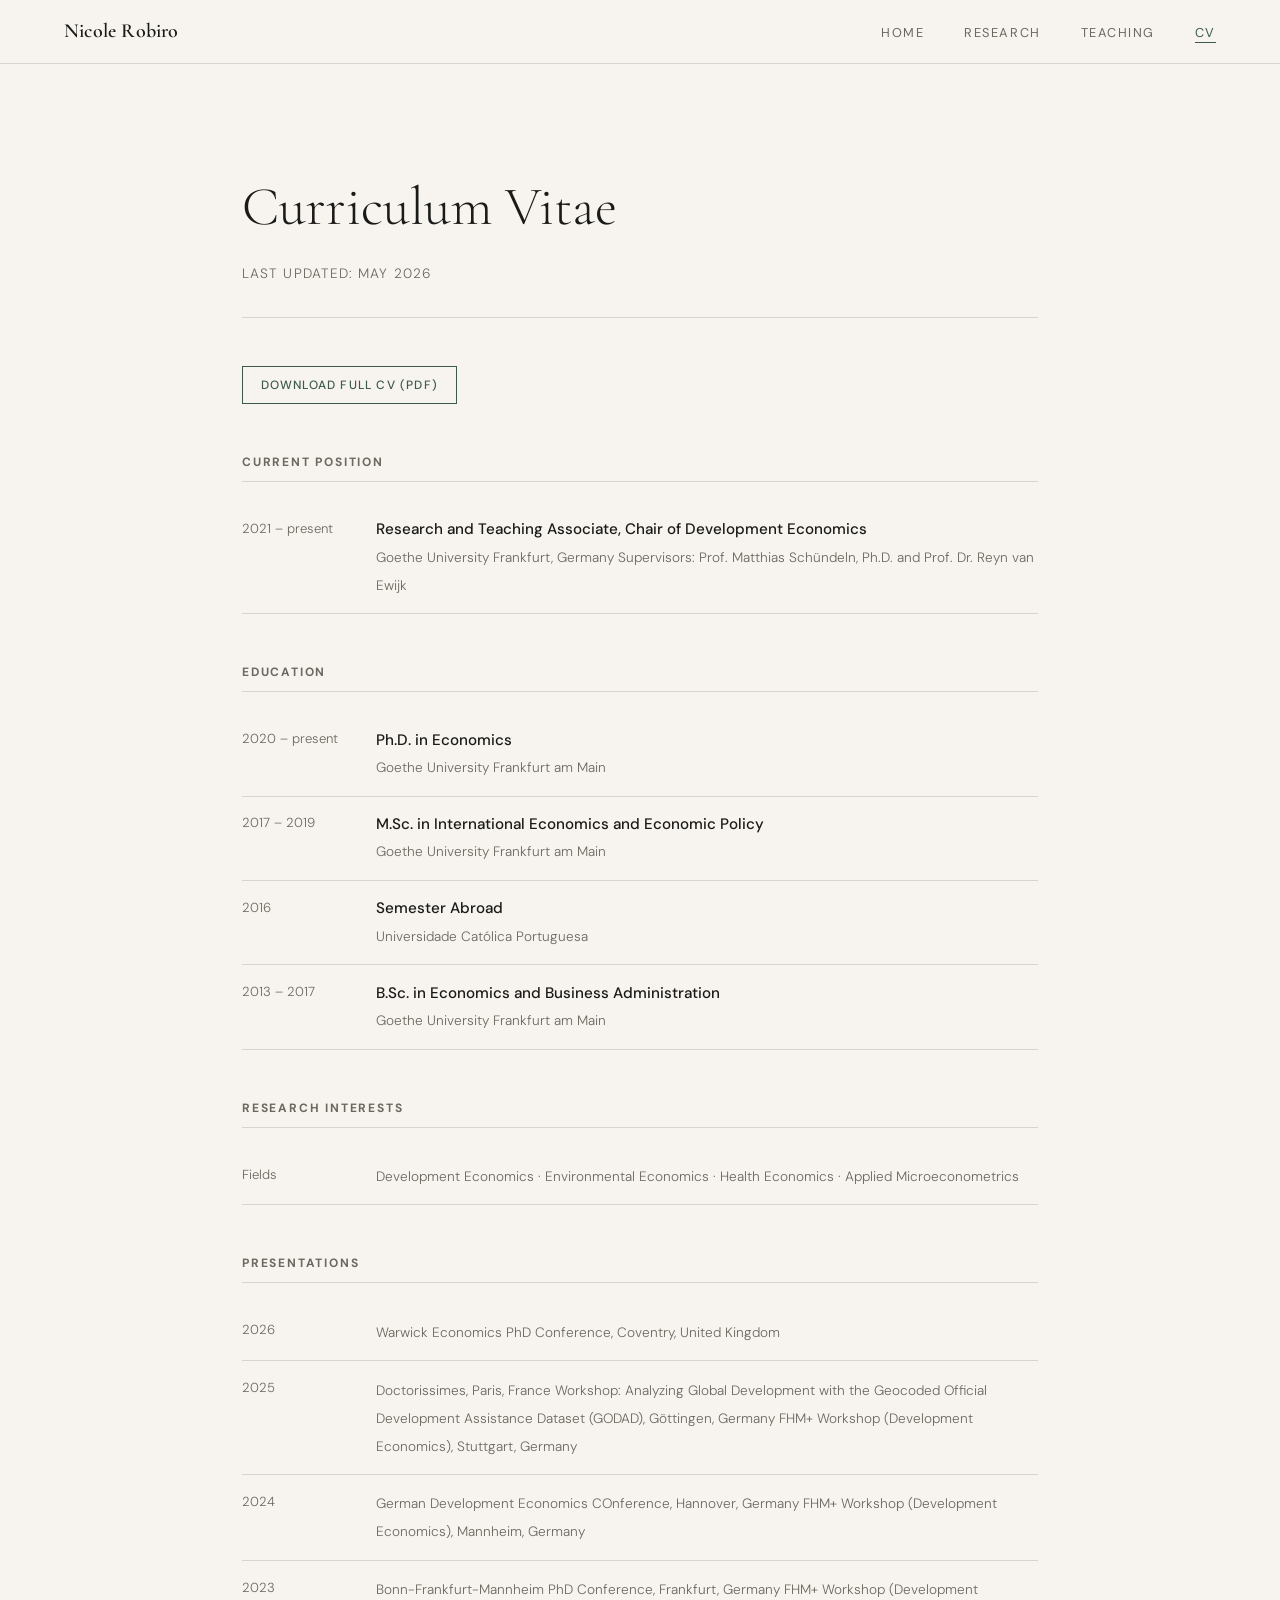
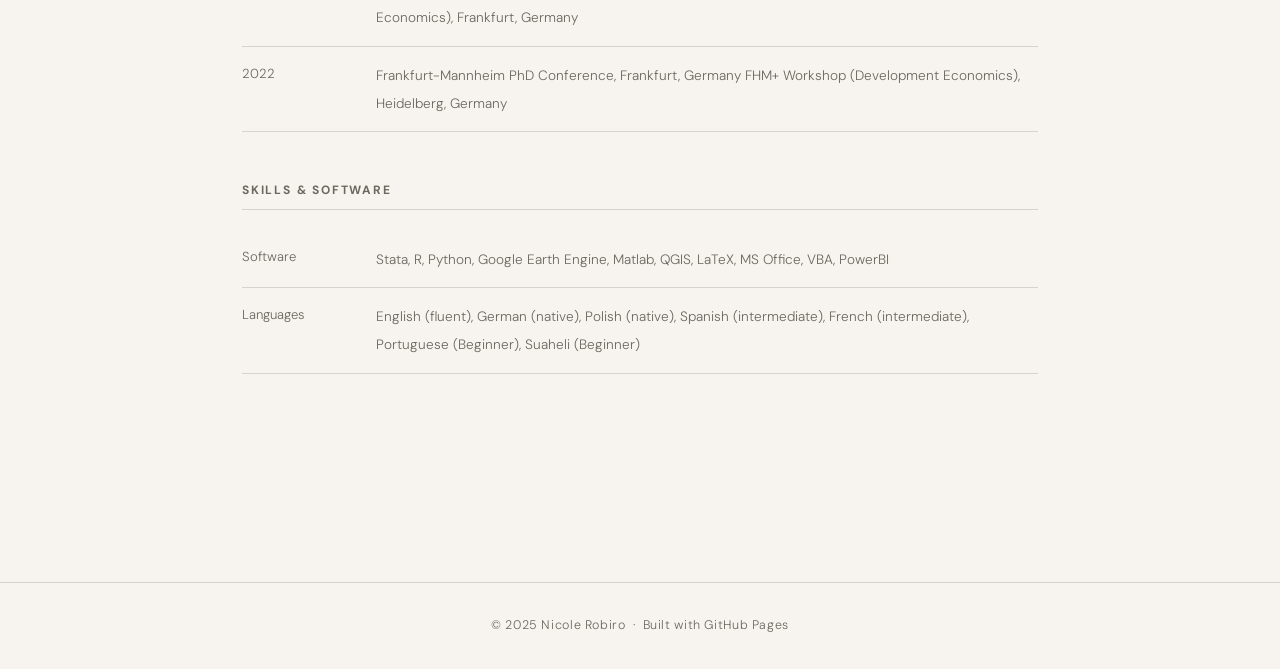
==== cv.html @ 0597fd7f "Update cv.html" ====
<!DOCTYPE html>
<html lang="en">
<head>
  <meta charset="UTF-8" />
  <meta name="viewport" content="width=device-width, initial-scale=1.0" />
  <title>CV — Nicole Robiro</title>
  <link rel="stylesheet" href="style.css" />
</head>
<body>

  <nav>
    <a href="index.html" class="nav-brand">Nicole Robiro </a>
    <ul class="nav-links">
      <li><a href="index.html">Home</a></li>
      <li><a href="research.html">Research</a></li>
      <li><a href="teaching.html">Teaching</a></li>
      <li><a href="cv.html" class="active">CV</a></li>
    </ul>
  </nav>

  <main>

    <h1 class="page-title">Curriculum Vitae</h1>
    <p class="page-subtitle">Last updated: May 2026</p>

    <!-- Download button -->
    <div class="cv-download" style="margin-bottom:3rem;">
      <!--
        INSTRUCTIONS: Upload your CV as a PDF to this folder (e.g. cv.pdf),
        then update the href below.
      -->
      <a href="cv.pdf" class="btn" target="_blank">Download full CV (PDF)</a>
    </div>

    <!-- ── POSITIONS ── -->
    <div class="cv-section">
      <h2>Current Position</h2>
      <div class="cv-entry">
        <div class="cv-year">2021 – present</div>
        <div class="cv-body">
          <strong>Research and Teaching Associate, Chair of Development Economics</strong>
          <span>Goethe University Frankfurt, Germany </span>
          <span>Supervisors: Prof. Matthias Schündeln, Ph.D. and Prof. Dr. Reyn van Ewijk </span>
        </div>
      </div>
    </div>

    <!-- ── EDUCATION ── -->
    <div class="cv-section">
      <h2>Education</h2>

      <div class="cv-entry">
        <div class="cv-year">2020 – present</div>
        <div class="cv-body">
          <strong>Ph.D. in Economics</strong>
          <span>Goethe University Frankfurt am Main</span>
        </div>
      </div>

      <div class="cv-entry">
        <div class="cv-year">2017 – 2019</div>
        <div class="cv-body">
          <strong>M.Sc. in International Economics and Economic Policy</strong>
          <span>Goethe University Frankfurt am Main</span>
        </div>
      </div>

      <div class="cv-entry">
        <div class="cv-year">2016</div>
        <div class="cv-body">
          <strong>Semester Abroad</strong>
          <span>Universidade Católica Portuguesa</span>
        </div>
      </div>

      <div class="cv-entry">
        <div class="cv-year">2013 – 2017</div>
        <div class="cv-body">
          <strong>B.Sc. in Economics and Business Administration</strong>
          <span>Goethe University Frankfurt am Main</span>
        </div>
      </div>
    </div>

    <!-- ── RESEARCH INTERESTS ── -->
    <div class="cv-section">
      <h2>Research Interests</h2>
      <div class="cv-entry">
        <div class="cv-year">Fields</div>
        <div class="cv-body">
          <span>Development Economics · Environmental Economics · Health Economics · Applied Microeconometrics</span>
        </div>
      </div>
    </div>


    <!-- ── PRESENTATIONS ── -->
    <div class="cv-section">
      <h2>Presentations</h2>

      <div class="cv-entry">
        <div class="cv-year">2026</div>
        <div class="cv-body">
          <span>Warwick Economics PhD Conference, Coventry, United Kingdom</span>
        </div>
      </div>

      <div class="cv-entry">
        <div class="cv-year">2025</div>
        <div class="cv-body">
          <span>Doctorissimes, Paris, France</span>
          <span>Workshop: Analyzing Global Development with the Geocoded Official Development Assistance Dataset (GODAD), Göttingen, Germany</span>
           <span>FHM+ Workshop (Development Economics), Stuttgart, Germany</span>
        </div>
      </div>

          <div class="cv-entry">
        <div class="cv-year">2024</div>
        <div class="cv-body">
          <span>German Development Economics COnference, Hannover, Germany</span>
          <span>FHM+ Workshop (Development Economics), Mannheim, Germany</span>
        </div>
      </div>

          <div class="cv-entry">
        <div class="cv-year">2023</div>
        <div class="cv-body">
          <span>Bonn-Frankfurt-Mannheim PhD Conference, Frankfurt, Germany</span>
          <span>FHM+ Workshop (Development Economics), Frankfurt, Germany</span>
        </div>
      </div>


          <div class="cv-entry">
        <div class="cv-year">2022</div>
        <div class="cv-body">
          <span>Frankfurt-Mannheim PhD Conference, Frankfurt, Germany</span>
          <span>FHM+ Workshop (Development Economics), Heidelberg, Germany</span>
        </div>
      </div>
    </div>

    <!-- ── SKILLS ── -->
    <div class="cv-section">
      <h2>Skills &amp; Software</h2>
      <div class="cv-entry">
        <div class="cv-year">Software</div>
        <div class="cv-body">
          <span>Stata, R, Python, Google Earth Engine, Matlab, QGIS, LaTeX, MS Office, VBA, PowerBI</span>
        </div>
      </div>
      <div class="cv-entry">
        <div class="cv-year">Languages</div>
        <div class="cv-body">
          <span>English (fluent), German (native), Polish (native), Spanish (intermediate), French (intermediate), Portuguese (Beginner), Suaheli (Beginner)</span>
        </div>
      </div>
    </div>

  </main>

  <footer>
    &copy; 2025 Nicole Robiro &nbsp;·&nbsp; Built with GitHub Pages
  </footer>

</body>
</html>
---- style.css ----
/* ============================================================
   ACADEMIC PERSONAL SITE — style.css
   Aesthetic: Refined editorial / softly modern
   ============================================================ */

@import url('https://fonts.googleapis.com/css2?family=Cormorant+Garamond:ital,wght@0,300;0,400;0,600;1,300;1,400&family=DM+Sans:wght@300;400;500&display=swap');

:root {
  --cream:    #f7f4ef;
  --ink:      #1a1a18;
  --muted:    #6b6860;
  --accent:   #3d5a4e;   /* deep sage green */
  --accent-light: #e8ede9;
  --rule:     #d8d4cc;
  --nav-h:    64px;
  --max-w:    860px;
  --serif:    'Cormorant Garamond', Georgia, serif;
  --sans:     'DM Sans', sans-serif;
}

*, *::before, *::after { box-sizing: border-box; margin: 0; padding: 0; }

html { scroll-behavior: smooth; }

body {
  background: var(--cream);
  color: var(--ink);
  font-family: var(--sans);
  font-size: 16px;
  line-height: 1.75;
  font-weight: 300;
  -webkit-font-smoothing: antialiased;
}

/* ── NAV ───────────────────────────────────────────────── */
nav {
  position: sticky;
  top: 0;
  z-index: 100;
  background: var(--cream);
  border-bottom: 1px solid var(--rule);
  height: var(--nav-h);
  display: flex;
  align-items: center;
  justify-content: space-between;
  padding: 0 clamp(1.5rem, 5vw, 4rem);
  backdrop-filter: blur(6px);
}

.nav-brand {
  font-family: var(--serif);
  font-size: 1.25rem;
  font-weight: 600;
  letter-spacing: 0.01em;
  color: var(--ink);
  text-decoration: none;
  opacity: 0;
  animation: fadeUp 0.6s 0.1s forwards;
}

.nav-links {
  display: flex;
  gap: 2.5rem;
  list-style: none;
}

.nav-links a {
  font-family: var(--sans);
  font-size: 0.8rem;
  font-weight: 400;
  letter-spacing: 0.12em;
  text-transform: uppercase;
  color: var(--muted);
  text-decoration: none;
  position: relative;
  padding-bottom: 2px;
  opacity: 0;
  animation: fadeUp 0.6s forwards;
  transition: color 0.2s;
}
.nav-links li:nth-child(1) a { animation-delay: 0.15s; }
.nav-links li:nth-child(2) a { animation-delay: 0.22s; }
.nav-links li:nth-child(3) a { animation-delay: 0.29s; }
.nav-links li:nth-child(4) a { animation-delay: 0.36s; }

.nav-links a::after {
  content: '';
  position: absolute;
  bottom: 0; left: 0;
  width: 0; height: 1px;
  background: var(--accent);
  transition: width 0.25s ease;
}
.nav-links a:hover { color: var(--accent); }
.nav-links a:hover::after,
.nav-links a.active::after { width: 100%; }
.nav-links a.active { color: var(--accent); }

/* ── LAYOUT ────────────────────────────────────────────── */
main {
  max-width: var(--max-w);
  margin: 0 auto;
  padding: clamp(3rem, 8vw, 6rem) clamp(1.5rem, 5vw, 2rem);
}

/* ── HOME HERO ─────────────────────────────────────────── */
.hero {
  display: grid;
  grid-template-columns: 1fr 220px;
  gap: 4rem;
  align-items: start;
  padding-bottom: 4rem;
  border-bottom: 1px solid var(--rule);
  margin-bottom: 4rem;
}

.hero-text h1 {
  font-family: var(--serif);
  font-size: clamp(2.8rem, 6vw, 4.2rem);
  font-weight: 300;
  line-height: 1.1;
  margin-bottom: 1.75rem;
  opacity: 0;
  animation: fadeUp 0.7s 0.3s forwards;
}

.hero-text p {
  color: #3a3830;
  font-size: 0.95rem;
  max-width: 560px;
  opacity: 0;
  animation: fadeUp 0.7s 0.5s forwards;
}

.hero-text p + p { margin-top: 1rem; }

.hero-photo-wrap {
  opacity: 0;
  animation: fadeIn 0.9s 0.4s forwards;
}

.hero-photo-wrap img {
  width: 100%;
  aspect-ratio: 3/4;
  object-fit: cover;
  display: block;
  filter: grayscale(8%);
}

.photo-placeholder {
  width: 100%;
  aspect-ratio: 3/4;
  background: var(--accent-light);
  border: 1px solid var(--rule);
  display: flex;
  flex-direction: column;
  align-items: center;
  justify-content: center;
  gap: 0.5rem;
  color: var(--muted);
  font-size: 0.78rem;
  letter-spacing: 0.08em;
  text-transform: uppercase;
}
.photo-placeholder svg { opacity: 0.35; }

/* ── CONTACT BLOCK ─────────────────────────────────────── */
.contact-block {
  opacity: 0;
  animation: fadeUp 0.7s 0.7s forwards;
}

.contact-block h2 {
  font-family: var(--serif);
  font-size: 1.1rem;
  font-weight: 400;
  letter-spacing: 0.06em;
  text-transform: uppercase;
  color: var(--muted);
  margin-bottom: 1.25rem;
}

.contact-list {
  list-style: none;
  display: flex;
  flex-direction: column;
  gap: 0.5rem;
}

.contact-list li {
  font-size: 0.9rem;
  color: var(--muted);
  display: flex;
  gap: 0.75rem;
  align-items: baseline;
}
.contact-list .label {
  font-weight: 500;
  color: var(--ink);
  min-width: 60px;
  font-size: 0.8rem;
  letter-spacing: 0.05em;
  text-transform: uppercase;
}
.contact-list a {
  color: var(--accent);
  text-decoration: none;
  border-bottom: 1px solid transparent;
  transition: border-color 0.2s;
}
.contact-list a:hover { border-color: var(--accent); }

/* ── SECTION HEADINGS ──────────────────────────────────── */
.page-title {
  font-family: var(--serif);
  font-size: clamp(2.2rem, 5vw, 3.4rem);
  font-weight: 300;
  margin-bottom: 0.4rem;
  opacity: 0;
  animation: fadeUp 0.7s 0.2s forwards;
}
.page-subtitle {
  font-size: 0.85rem;
  color: var(--muted);
  letter-spacing: 0.08em;
  text-transform: uppercase;
  margin-bottom: 3rem;
  padding-bottom: 2rem;
  border-bottom: 1px solid var(--rule);
  opacity: 0;
  animation: fadeUp 0.7s 0.35s forwards;
}

/* ── PAPER CARDS ───────────────────────────────────────── */
.papers { display: flex; flex-direction: column; gap: 2.5rem; }

.paper-card {
  padding: 2rem;
  border: 1px solid var(--rule);
  background: #fff;
  position: relative;
  opacity: 0;
  animation: fadeUp 0.6s forwards;
  transition: box-shadow 0.25s, border-color 0.25s;
}
.paper-card:hover {
  box-shadow: 0 4px 24px rgba(0,0,0,0.07);
  border-color: var(--accent);
}
.paper-card:nth-child(1) { animation-delay: 0.3s; }
.paper-card:nth-child(2) { animation-delay: 0.45s; }
.paper-card:nth-child(3) { animation-delay: 0.6s; }

.paper-status {
  font-size: 0.72rem;
  letter-spacing: 0.12em;
  text-transform: uppercase;
  color: var(--accent);
  font-weight: 500;
  margin-bottom: 0.5rem;
}

.paper-title {
  font-family: var(--serif);
  font-size: 1.35rem;
  font-weight: 400;
  line-height: 1.3;
  margin-bottom: 0.5rem;
}

.paper-coauthors {
  font-size: 0.85rem;
  color: var(--muted);
  margin-bottom: 0.75rem;
  font-style: italic;
}

.paper-abstract {
  font-size: 0.88rem;
  color: #4a4840;
  line-height: 1.7;
  margin-bottom: 1rem;
}

.paper-links { display: flex; gap: 1rem; flex-wrap: wrap; }

.btn {
  display: inline-block;
  font-size: 0.75rem;
  letter-spacing: 0.1em;
  text-transform: uppercase;
  font-weight: 500;
  padding: 0.45rem 1.1rem;
  border: 1px solid var(--accent);
  color: var(--accent);
  text-decoration: none;
  transition: background 0.2s, color 0.2s;
}
.btn:hover { background: var(--accent); color: #fff; }
.btn-ghost {
  border-color: var(--rule);
  color: var(--muted);
}
.btn-ghost:hover { background: var(--ink); border-color: var(--ink); color: #fff; }

/* ── TEACHING ──────────────────────────────────────────── */
.course-list { display: flex; flex-direction: column; gap: 0; }

.course-row {
  display: grid;
  grid-template-columns: 1fr auto;
  align-items: baseline;
  gap: 1rem;
  padding: 1.25rem 0;
  border-bottom: 1px solid var(--rule);
  opacity: 0;
  animation: fadeUp 0.6s forwards;
}
.course-row:nth-child(1) { animation-delay: 0.3s; }
.course-row:nth-child(2) { animation-delay: 0.42s; }
.course-row:nth-child(3) { animation-delay: 0.54s; }
.course-row:nth-child(4) { animation-delay: 0.66s; }
.course-row:nth-child(5) { animation-delay: 0.78s; }

.course-name {
  font-family: var(--serif);
  font-size: 1.15rem;
  font-weight: 400;
}
.course-meta {
  font-size: 0.82rem;
  color: var(--muted);
  text-align: right;
}
.course-level {
  font-size: 0.72rem;
  letter-spacing: 0.1em;
  text-transform: uppercase;
  color: var(--accent);
  margin-top: 0.2rem;
}

/* ── CV PAGE ───────────────────────────────────────────── */
.cv-section { margin-bottom: 3rem; }

.cv-section h2 {
  font-size: 0.75rem;
  letter-spacing: 0.15em;
  text-transform: uppercase;
  color: var(--muted);
  margin-bottom: 1.25rem;
  padding-bottom: 0.5rem;
  border-bottom: 1px solid var(--rule);
  opacity: 0;
  animation: fadeUp 0.6s forwards;
}
.cv-section:nth-child(1) h2 { animation-delay: 0.3s; }
.cv-section:nth-child(2) h2 { animation-delay: 0.4s; }
.cv-section:nth-child(3) h2 { animation-delay: 0.5s; }
.cv-section:nth-child(4) h2 { animation-delay: 0.6s; }

.cv-entry {
  display: grid;
  grid-template-columns: 110px 1fr;
  gap: 1.5rem;
  padding: 0.9rem 0;
  border-bottom: 1px solid var(--rule);
  opacity: 0;
  animation: fadeUp 0.6s 0.4s forwards;
}
.cv-year {
  font-size: 0.82rem;
  color: var(--muted);
  padding-top: 0.1rem;
}
.cv-body strong {
  font-weight: 500;
  font-size: 0.95rem;
  display: block;
}
.cv-body span {
  font-size: 0.85rem;
  color: var(--muted);
}

.cv-download {
  margin-top: 2.5rem;
  opacity: 0;
  animation: fadeUp 0.6s 0.8s forwards;
}

/* ── ANIMATIONS ────────────────────────────────────────── */
@keyframes fadeUp {
  from { opacity: 0; transform: translateY(16px); }
  to   { opacity: 1; transform: translateY(0); }
}
@keyframes fadeIn {
  from { opacity: 0; }
  to   { opacity: 1; }
}

/* ── FOOTER ────────────────────────────────────────────── */
footer {
  border-top: 1px solid var(--rule);
  padding: 2rem clamp(1.5rem, 5vw, 4rem);
  text-align: center;
  font-size: 0.78rem;
  color: var(--muted);
  letter-spacing: 0.05em;
  margin-top: 4rem;
}

/* ── RESPONSIVE ────────────────────────────────────────── */
@media (max-width: 640px) {
  .hero {
    grid-template-columns: 1fr;
    grid-template-rows: auto auto;
  }
  .hero-photo-wrap {
    grid-row: 1;
    max-width: 180px;
  }
  .hero-text { grid-row: 2; }
  .nav-brand { display: none; }
  .nav-links { gap: 1.5rem; }
  .cv-entry { grid-template-columns: 80px 1fr; gap: 1rem; }
}
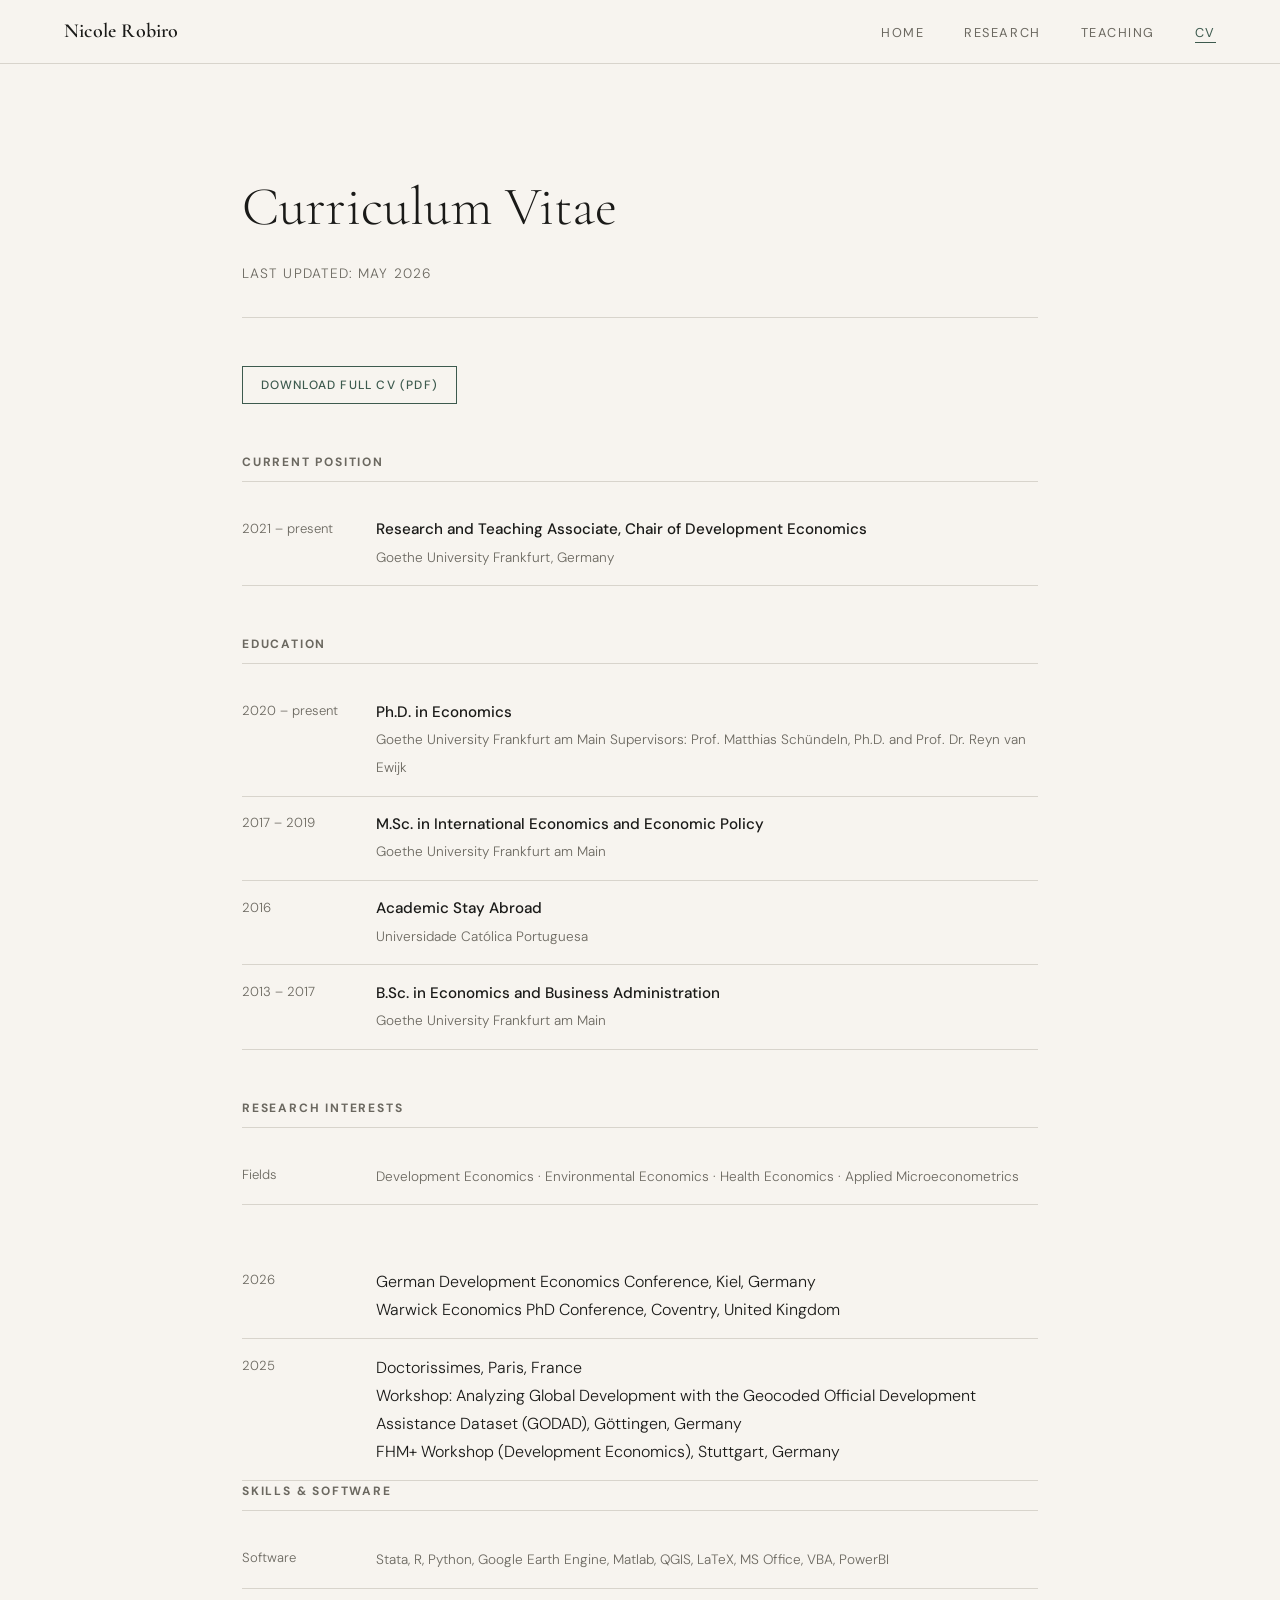
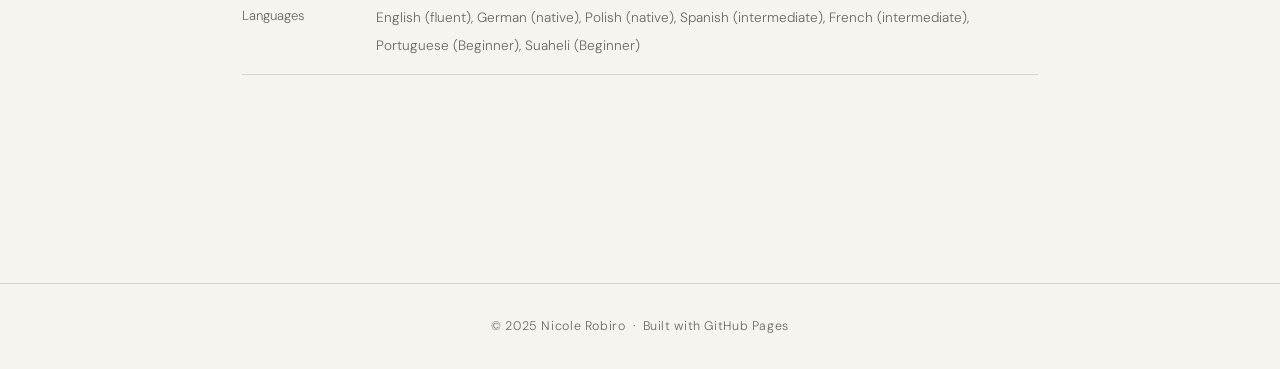
==== commit 6120318c: "Update cv.html" ====
--- a/cv.html
+++ b/cv.html
@@ -40,7 +40,6 @@
         <div class="cv-body">
           <strong>Research and Teaching Associate, Chair of Development Economics</strong>
           <span>Goethe University Frankfurt, Germany </span>
-          <span>Supervisors: Prof. Matthias Schündeln, Ph.D. and Prof. Dr. Reyn van Ewijk </span>
         </div>
       </div>
     </div>
@@ -54,6 +53,7 @@
         <div class="cv-body">
           <strong>Ph.D. in Economics</strong>
           <span>Goethe University Frankfurt am Main</span>
+          <span>Supervisors: Prof. Matthias Schündeln, Ph.D. and Prof. Dr. Reyn van Ewijk </span>
         </div>
       </div>
 
@@ -68,7 +68,7 @@
       <div class="cv-entry">
         <div class="cv-year">2016</div>
         <div class="cv-body">
-          <strong>Semester Abroad</strong>
+          <strong>Academic Stay Abroad</strong>
           <span>Universidade Católica Portuguesa</span>
         </div>
       </div>
@@ -94,51 +94,22 @@
     </div>
 
 
-    <!-- ── PRESENTATIONS ── -->
-    <div class="cv-section">
-      <h2>Presentations</h2>
+<div class="cv-entry">
+  <div class="cv-year">2026</div>
+  <div class="cv-body">
+    <div>German Development Economics Conference, Kiel, Germany</div>
+    <div>Warwick Economics PhD Conference, Coventry, United Kingdom</div>
+  </div>
+</div>
 
-      <div class="cv-entry">
-        <div class="cv-year">2026</div>
-        <div class="cv-body">
-          <span>Warwick Economics PhD Conference, Coventry, United Kingdom</span>
-        </div>
-      </div>
-
-      <div class="cv-entry">
-        <div class="cv-year">2025</div>
-        <div class="cv-body">
-          <span>Doctorissimes, Paris, France</span>
-          <span>Workshop: Analyzing Global Development with the Geocoded Official Development Assistance Dataset (GODAD), Göttingen, Germany</span>
-           <span>FHM+ Workshop (Development Economics), Stuttgart, Germany</span>
-        </div>
-      </div>
-
-          <div class="cv-entry">
-        <div class="cv-year">2024</div>
-        <div class="cv-body">
-          <span>German Development Economics COnference, Hannover, Germany</span>
-          <span>FHM+ Workshop (Development Economics), Mannheim, Germany</span>
-        </div>
-      </div>
-
-          <div class="cv-entry">
-        <div class="cv-year">2023</div>
-        <div class="cv-body">
-          <span>Bonn-Frankfurt-Mannheim PhD Conference, Frankfurt, Germany</span>
-          <span>FHM+ Workshop (Development Economics), Frankfurt, Germany</span>
-        </div>
-      </div>
-
-
-          <div class="cv-entry">
-        <div class="cv-year">2022</div>
-        <div class="cv-body">
-          <span>Frankfurt-Mannheim PhD Conference, Frankfurt, Germany</span>
-          <span>FHM+ Workshop (Development Economics), Heidelberg, Germany</span>
-        </div>
-      </div>
-    </div>
+<div class="cv-entry">
+  <div class="cv-year">2025</div>
+  <div class="cv-body">
+    <div>Doctorissimes, Paris, France</div>
+    <div>Workshop: Analyzing Global Development with the Geocoded Official Development Assistance Dataset (GODAD), Göttingen, Germany</div>
+    <div>FHM+ Workshop (Development Economics), Stuttgart, Germany</div>
+  </div>
+</div>
 
     <!-- ── SKILLS ── -->
     <div class="cv-section">
--- a/style.css
+++ b/style.css
@@ -139,30 +139,12 @@
   animation: fadeIn 0.9s 0.4s forwards;
 }
 
-.hero-photo-wrap img {
+.hero-photo {
   width: 100%;
   aspect-ratio: 3/4;
   object-fit: cover;
   display: block;
-  filter: grayscale(8%);
-}
-
-.photo-placeholder {
-  width: 100%;
-  aspect-ratio: 3/4;
-  background: var(--accent-light);
-  border: 1px solid var(--rule);
-  display: flex;
-  flex-direction: column;
-  align-items: center;
-  justify-content: center;
-  gap: 0.5rem;
-  color: var(--muted);
-  font-size: 0.78rem;
-  letter-spacing: 0.08em;
-  text-transform: uppercase;
-}
-.photo-placeholder svg { opacity: 0.35; }
+}
 
 /* ── CONTACT BLOCK ─────────────────────────────────────── */
 .contact-block {
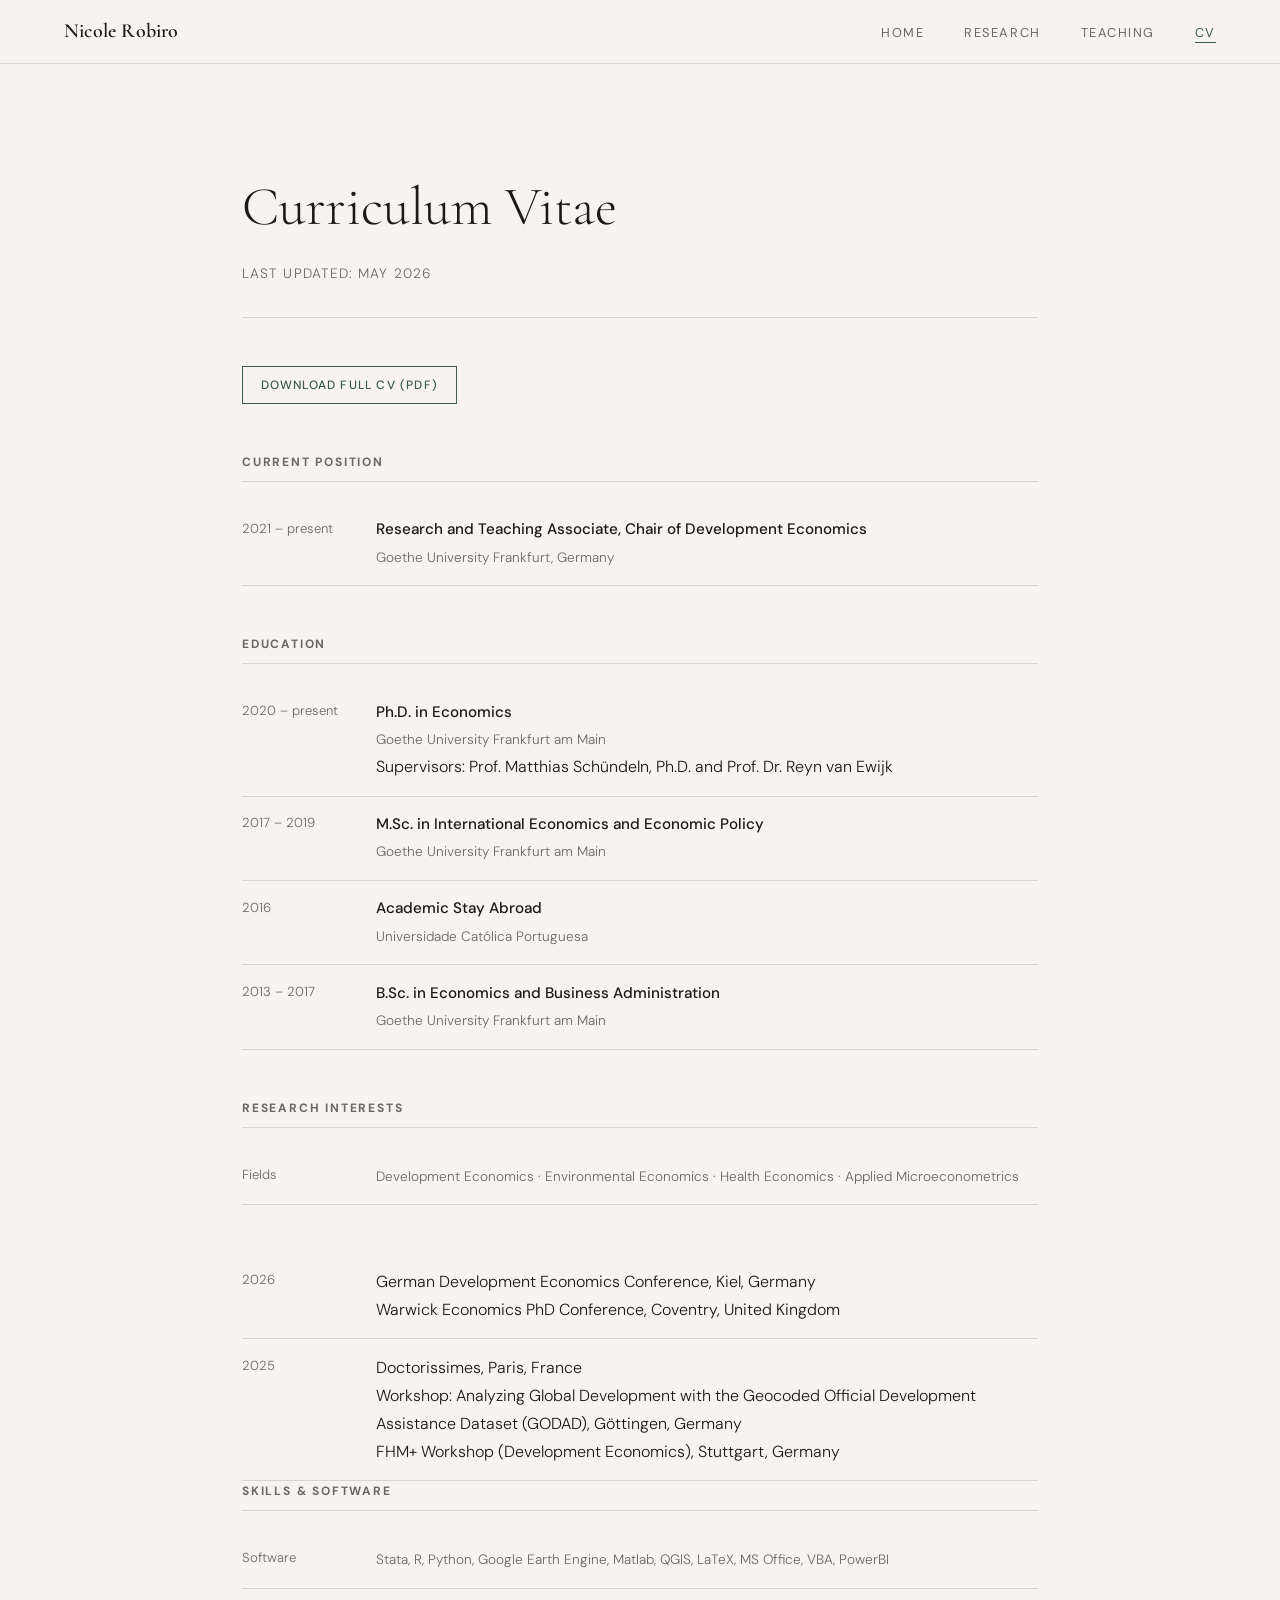
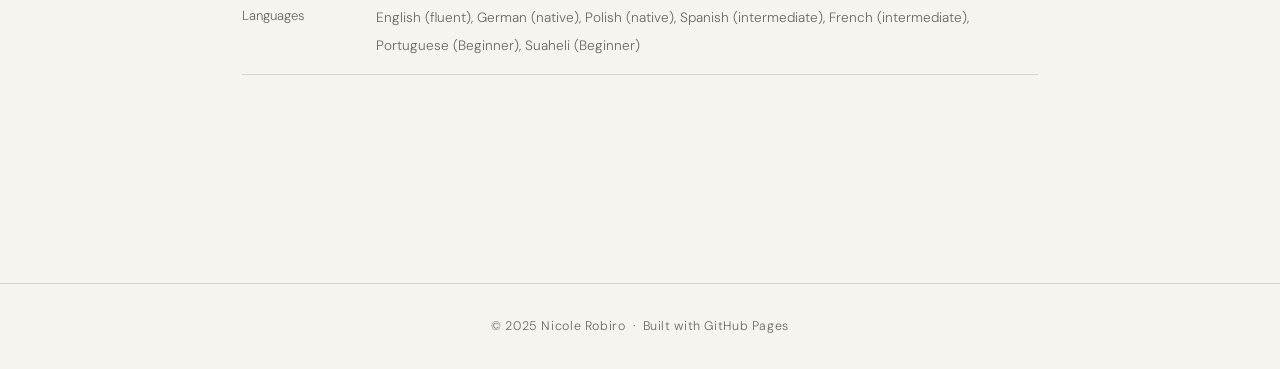
==== commit a66ddadb: "Update cv.html" ====
--- a/cv.html
+++ b/cv.html
@@ -53,9 +53,9 @@
         <div class="cv-body">
           <strong>Ph.D. in Economics</strong>
           <span>Goethe University Frankfurt am Main</span>
-          <span>Supervisors: Prof. Matthias Schündeln, Ph.D. and Prof. Dr. Reyn van Ewijk </span>
+          <div>Supervisors: Prof. Matthias Schündeln, Ph.D. and Prof. Dr. Reyn van Ewijk</div>
+         </div>
         </div>
-      </div>
 
       <div class="cv-entry">
         <div class="cv-year">2017 – 2019</div>
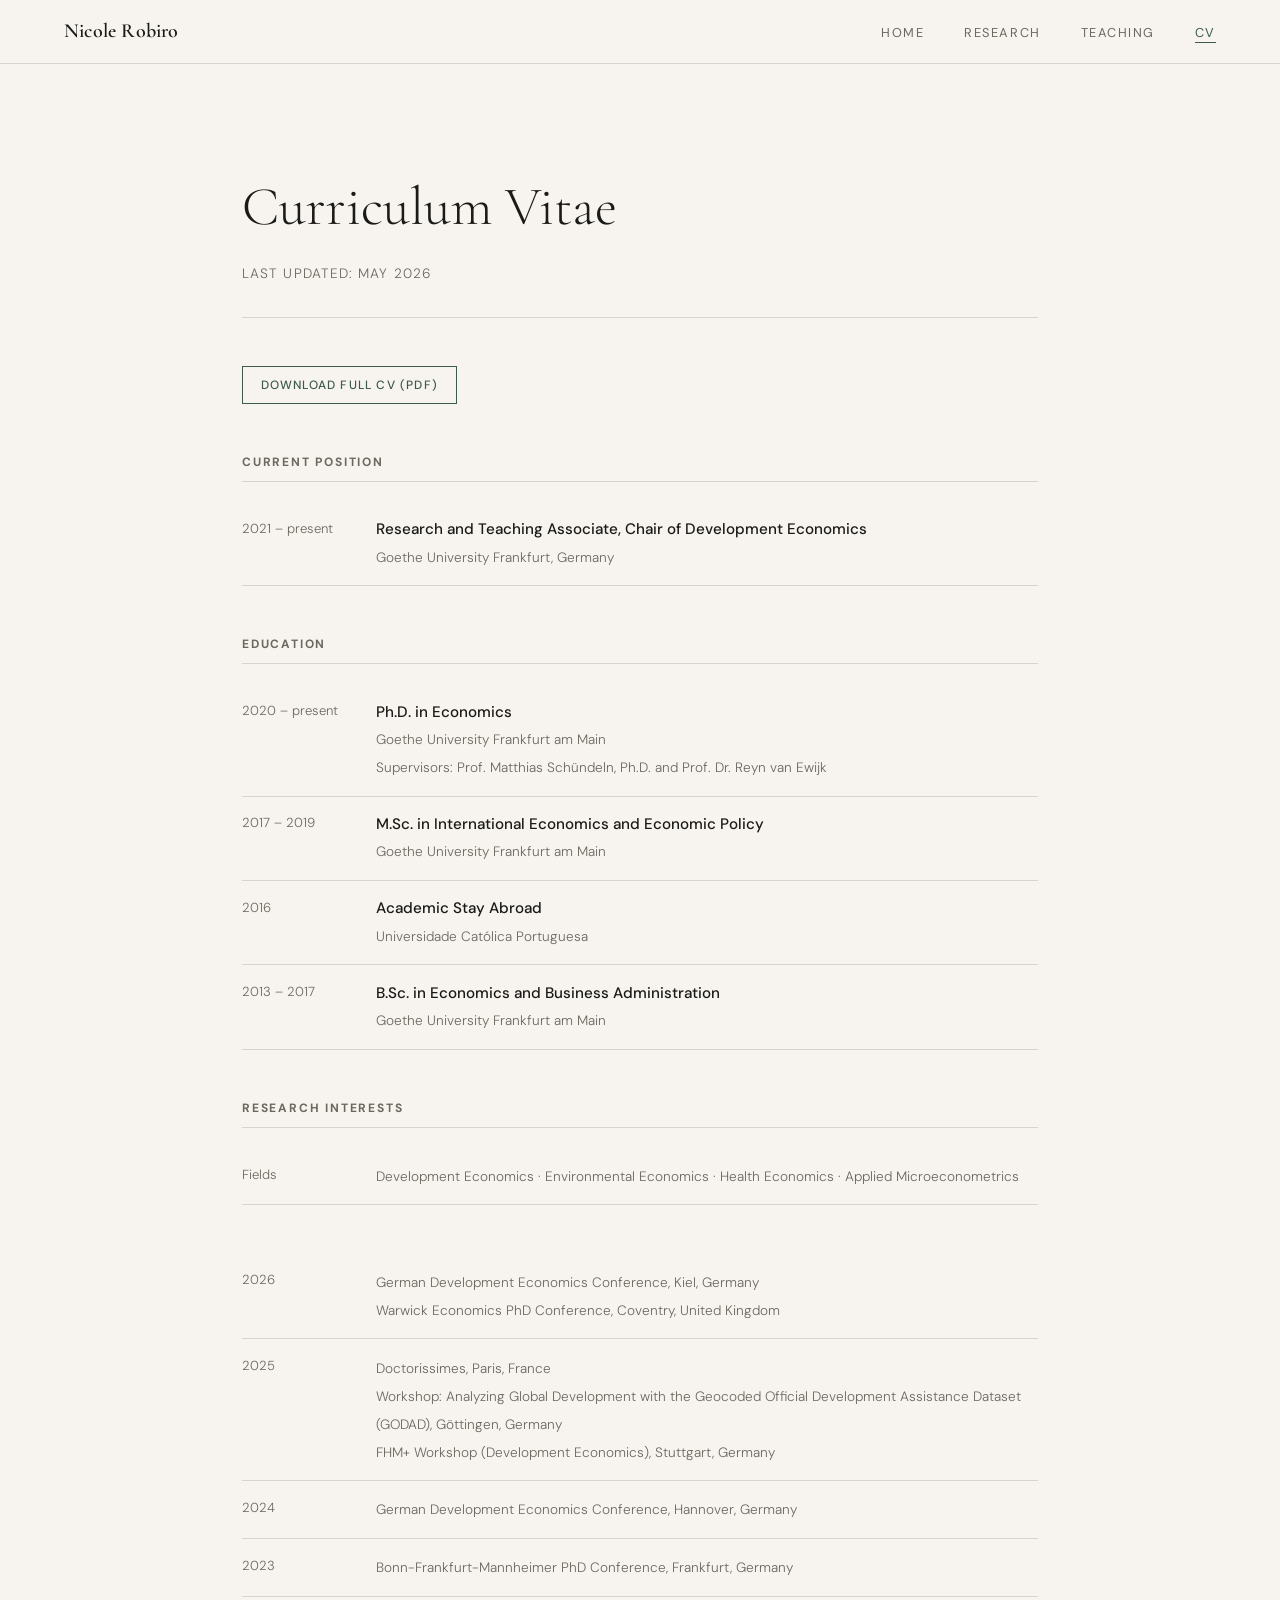
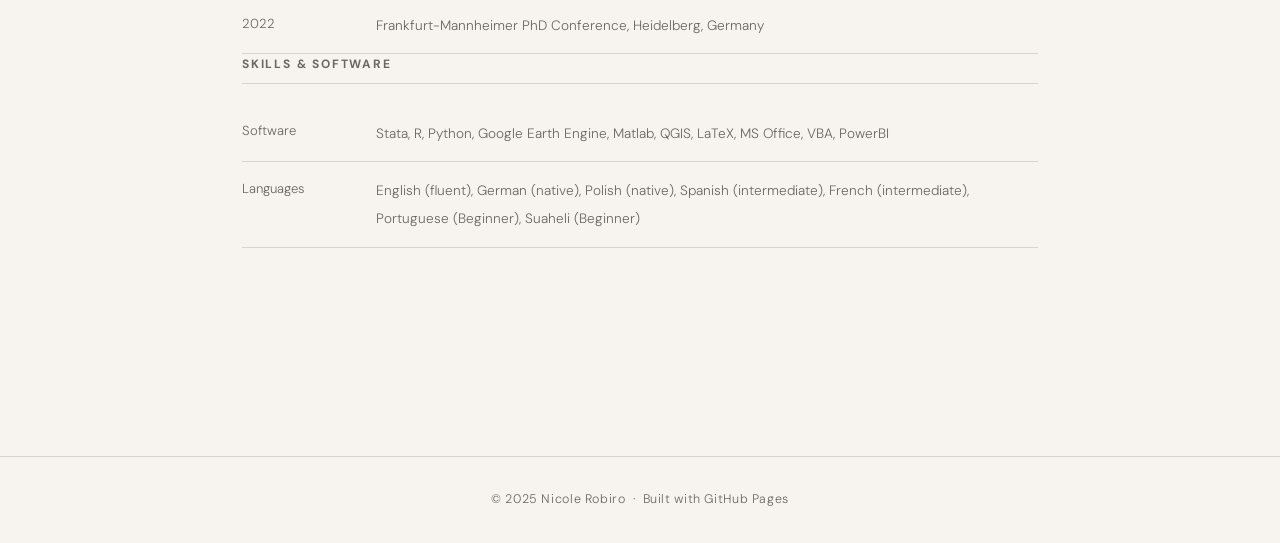
==== commit 271e8072: "Update cv.html" ====
--- a/cv.html
+++ b/cv.html
@@ -53,7 +53,7 @@
         <div class="cv-body">
           <strong>Ph.D. in Economics</strong>
           <span>Goethe University Frankfurt am Main</span>
-          <div>Supervisors: Prof. Matthias Schündeln, Ph.D. and Prof. Dr. Reyn van Ewijk</div>
+          <div><span>Supervisors: Prof. Matthias Schündeln, Ph.D. and Prof. Dr. Reyn van Ewijk</span></div>
          </div>
         </div>
 
@@ -97,19 +97,41 @@
 <div class="cv-entry">
   <div class="cv-year">2026</div>
   <div class="cv-body">
-    <div>German Development Economics Conference, Kiel, Germany</div>
-    <div>Warwick Economics PhD Conference, Coventry, United Kingdom</div>
+    <div><span>German Development Economics Conference, Kiel, Germany</span></div>
+    <div><span>Warwick Economics PhD Conference, Coventry, United Kingdom</span></div>
   </div>
 </div>
 
 <div class="cv-entry">
   <div class="cv-year">2025</div>
   <div class="cv-body">
-    <div>Doctorissimes, Paris, France</div>
-    <div>Workshop: Analyzing Global Development with the Geocoded Official Development Assistance Dataset (GODAD), Göttingen, Germany</div>
-    <div>FHM+ Workshop (Development Economics), Stuttgart, Germany</div>
+    <div><span>Doctorissimes, Paris, France</span></div>
+    <div><span>Workshop: Analyzing Global Development with the Geocoded Official Development Assistance Dataset (GODAD), Göttingen, Germany</span></div>
+    <div><span>FHM+ Workshop (Development Economics), Stuttgart, Germany</span></div>
   </div>
 </div>
+
+<div class="cv-entry">
+  <div class="cv-year">2024</div>
+  <div class="cv-body">
+    <div><span>German Development Economics Conference, Hannover, Germany</span></div>
+  </div>
+</div>
+
+<div class="cv-entry">
+  <div class="cv-year">2023</div>
+  <div class="cv-body">
+    <div><span>Bonn-Frankfurt-Mannheimer PhD Conference, Frankfurt, Germany</span></div>
+  </div>
+</div>
+
+<div class="cv-entry">
+  <div class="cv-year">2022</div>
+  <div class="cv-body">
+    <div><span>Frankfurt-Mannheimer PhD Conference, Heidelberg, Germany</span></div>
+  </div>
+</div>
+
 
     <!-- ── SKILLS ── -->
     <div class="cv-section">
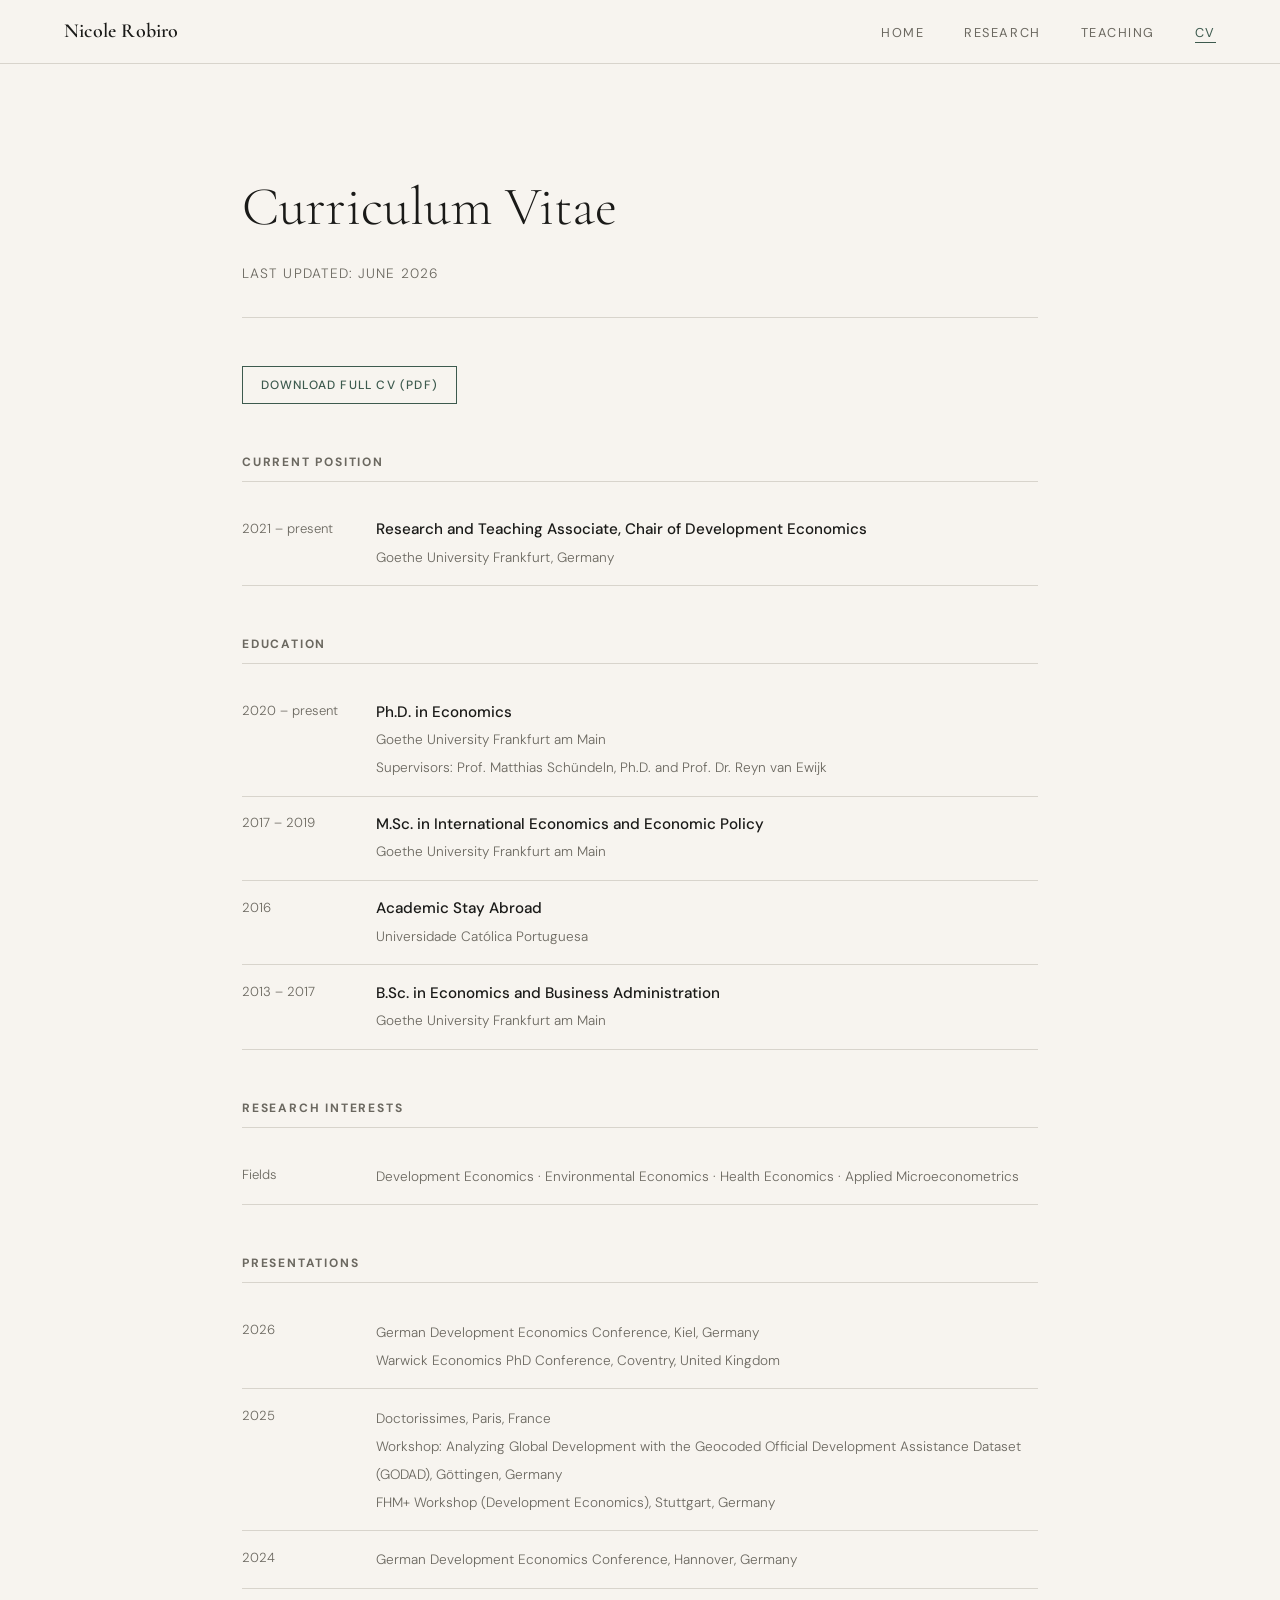
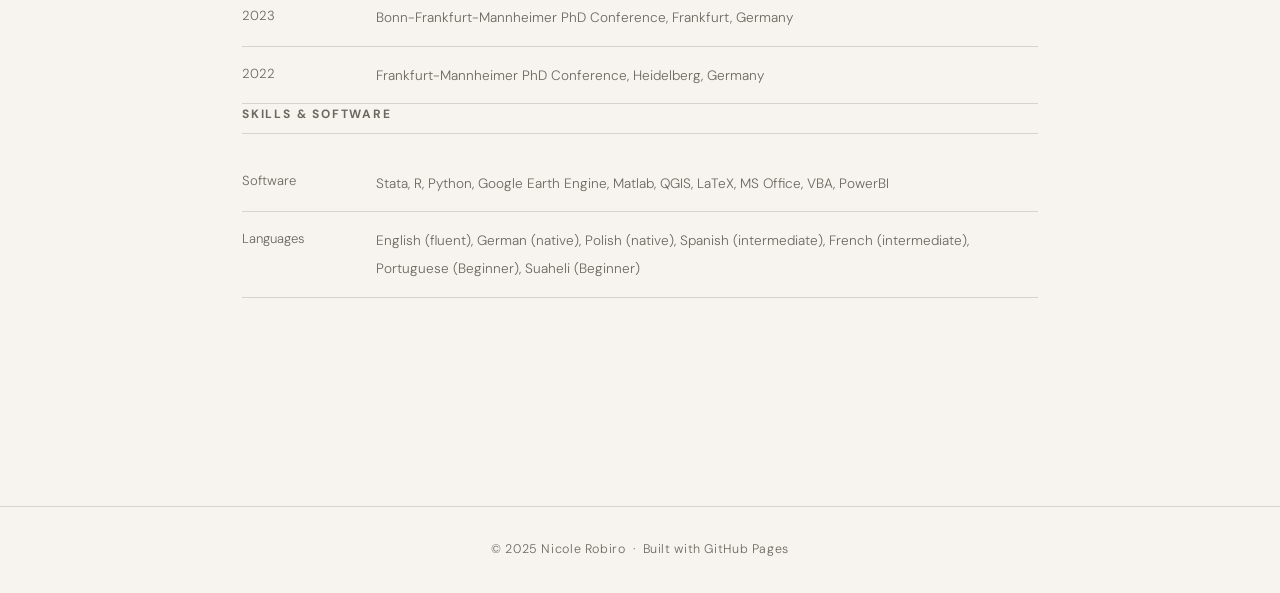
==== commit 143216fc: "Update cv.html" ====
--- a/cv.html
+++ b/cv.html
@@ -21,7 +21,7 @@
   <main>
 
     <h1 class="page-title">Curriculum Vitae</h1>
-    <p class="page-subtitle">Last updated: May 2026</p>
+    <p class="page-subtitle">Last updated: June 2026</p>
 
     <!-- Download button -->
     <div class="cv-download" style="margin-bottom:3rem;">
@@ -93,6 +93,7 @@
       </div>
     </div>
 
+    <!-- ── PRESENTATIONS ── --> <div class="cv-section"> <h2>Presentations</h2>
 
 <div class="cv-entry">
   <div class="cv-year">2026</div>
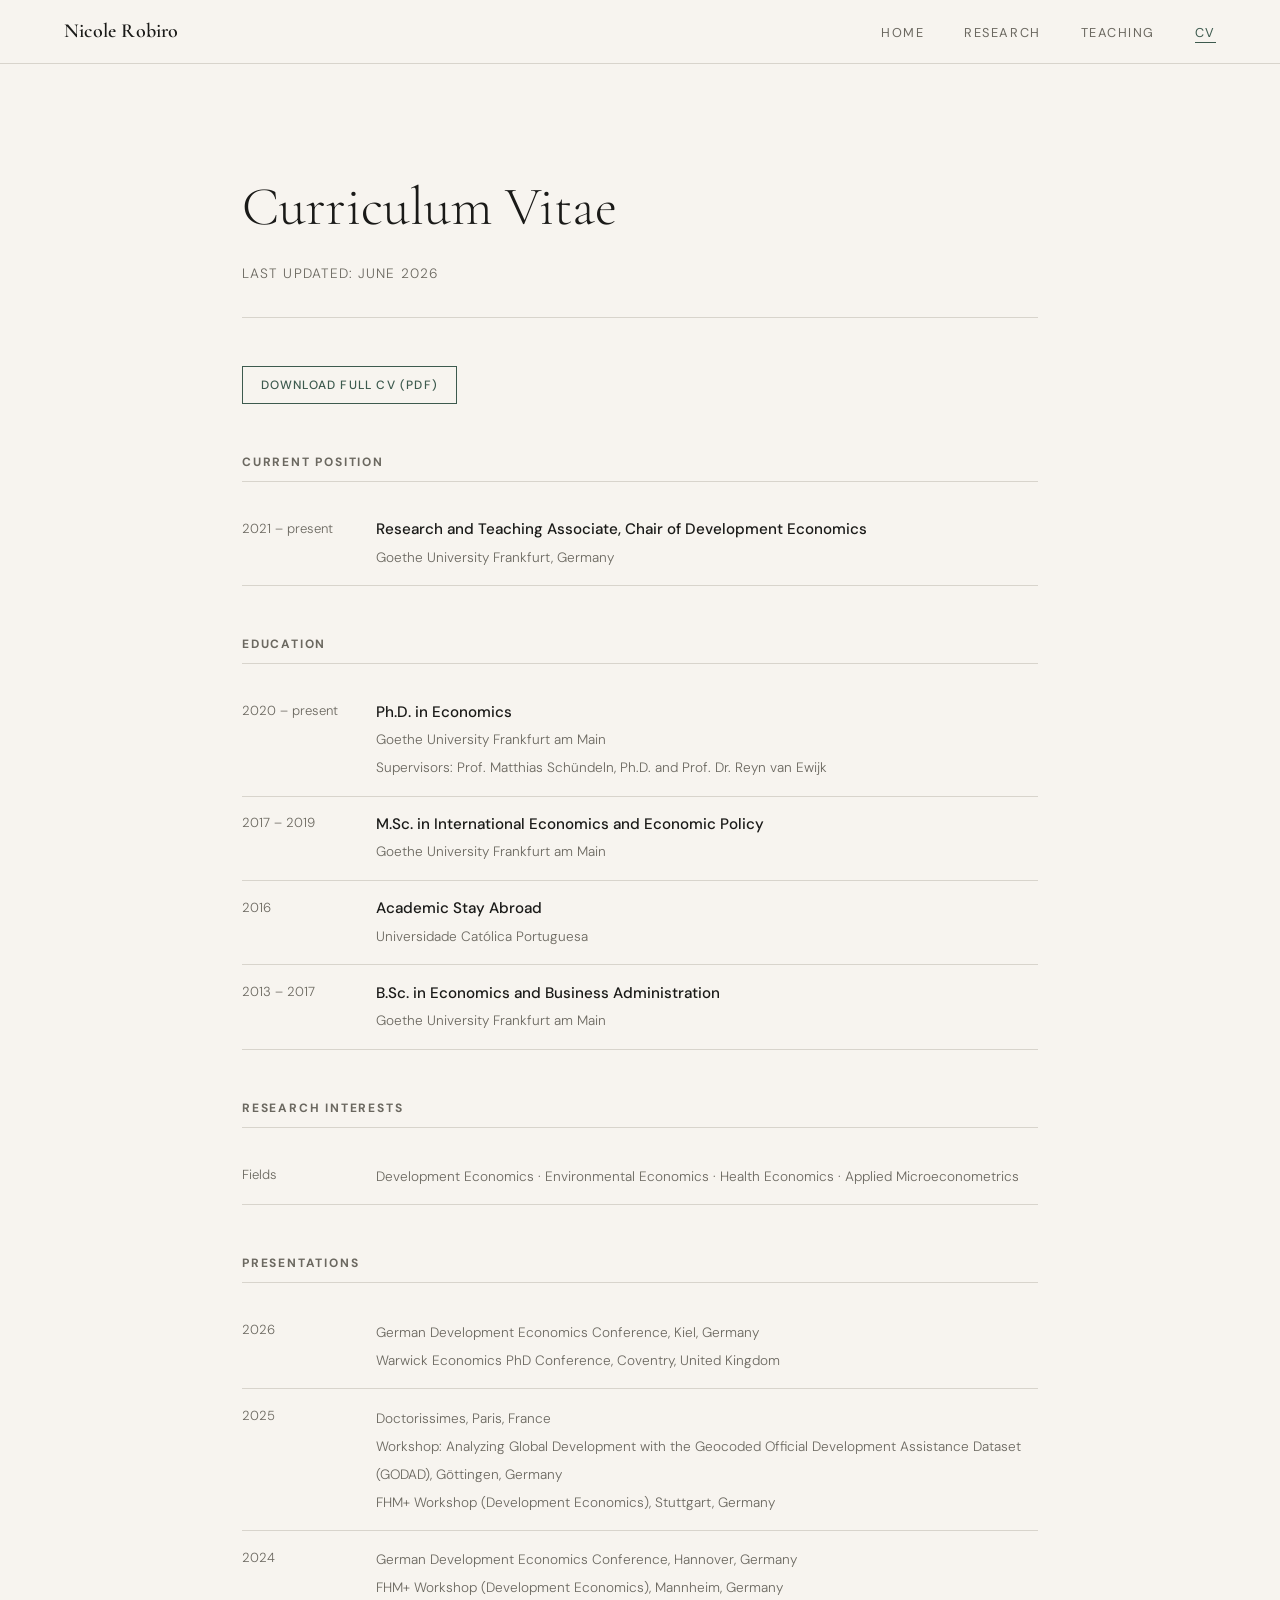
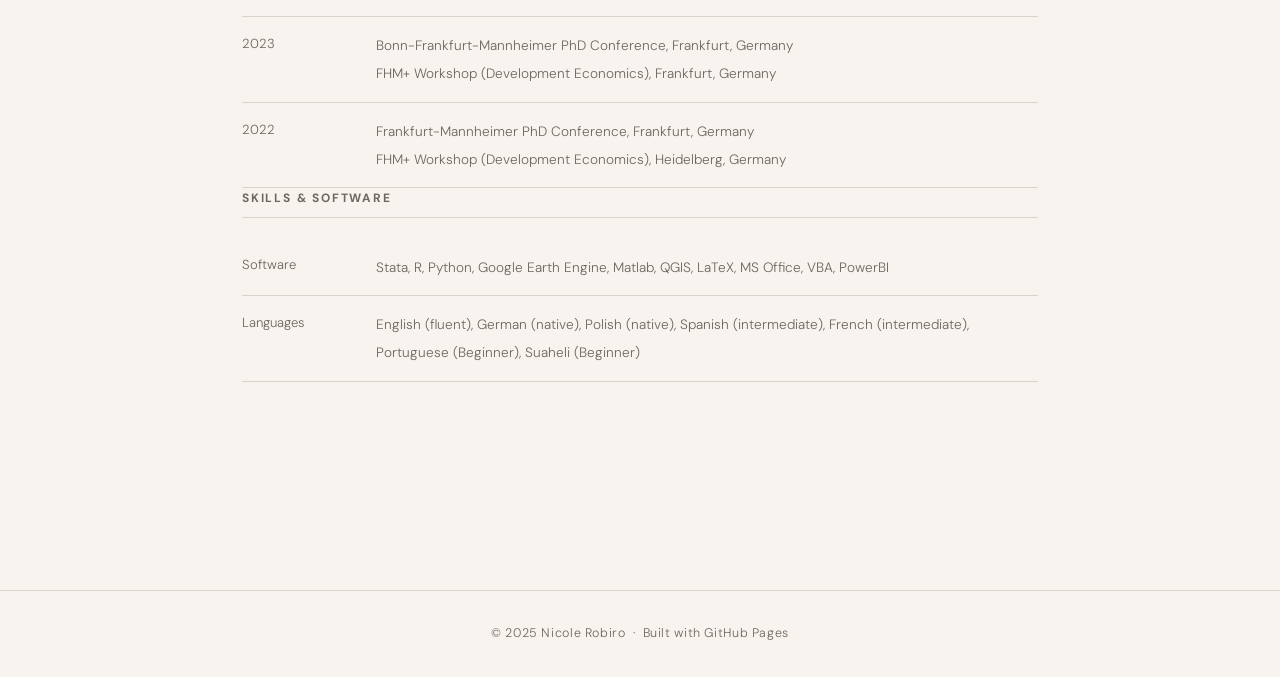
==== commit 4e06a55a: "Update cv.html" ====
--- a/cv.html
+++ b/cv.html
@@ -116,6 +116,7 @@
   <div class="cv-year">2024</div>
   <div class="cv-body">
     <div><span>German Development Economics Conference, Hannover, Germany</span></div>
+    <div><span>FHM+ Workshop (Development Economics), Mannheim, Germany</span></div>
   </div>
 </div>
 
@@ -123,13 +124,15 @@
   <div class="cv-year">2023</div>
   <div class="cv-body">
     <div><span>Bonn-Frankfurt-Mannheimer PhD Conference, Frankfurt, Germany</span></div>
+    <div><span>FHM+ Workshop (Development Economics), Frankfurt, Germany</span></div>
   </div>
 </div>
 
 <div class="cv-entry">
   <div class="cv-year">2022</div>
   <div class="cv-body">
-    <div><span>Frankfurt-Mannheimer PhD Conference, Heidelberg, Germany</span></div>
+    <div><span>Frankfurt-Mannheimer PhD Conference,  Frankfurt, Germany</span></div>
+    <div> <span>FHM+ Workshop (Development Economics), Heidelberg, Germany</span></div>
   </div>
 </div>
 
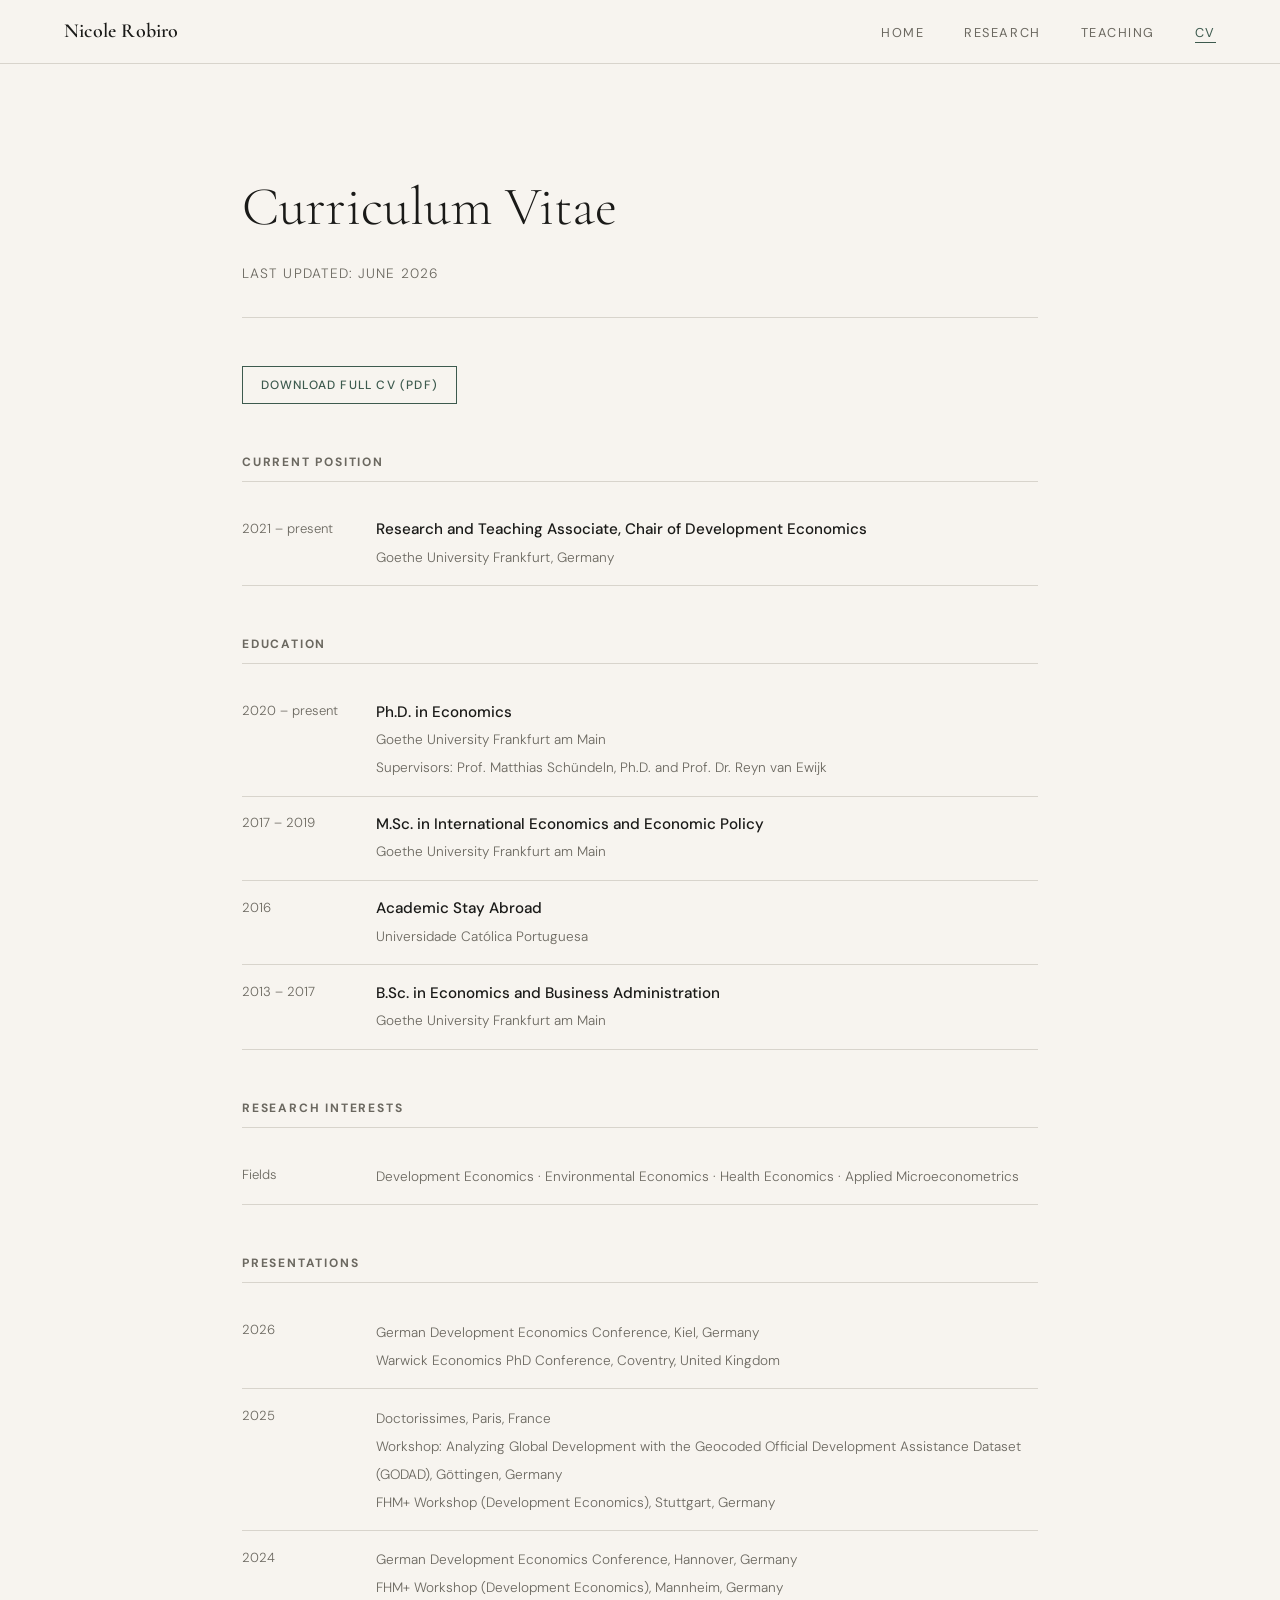
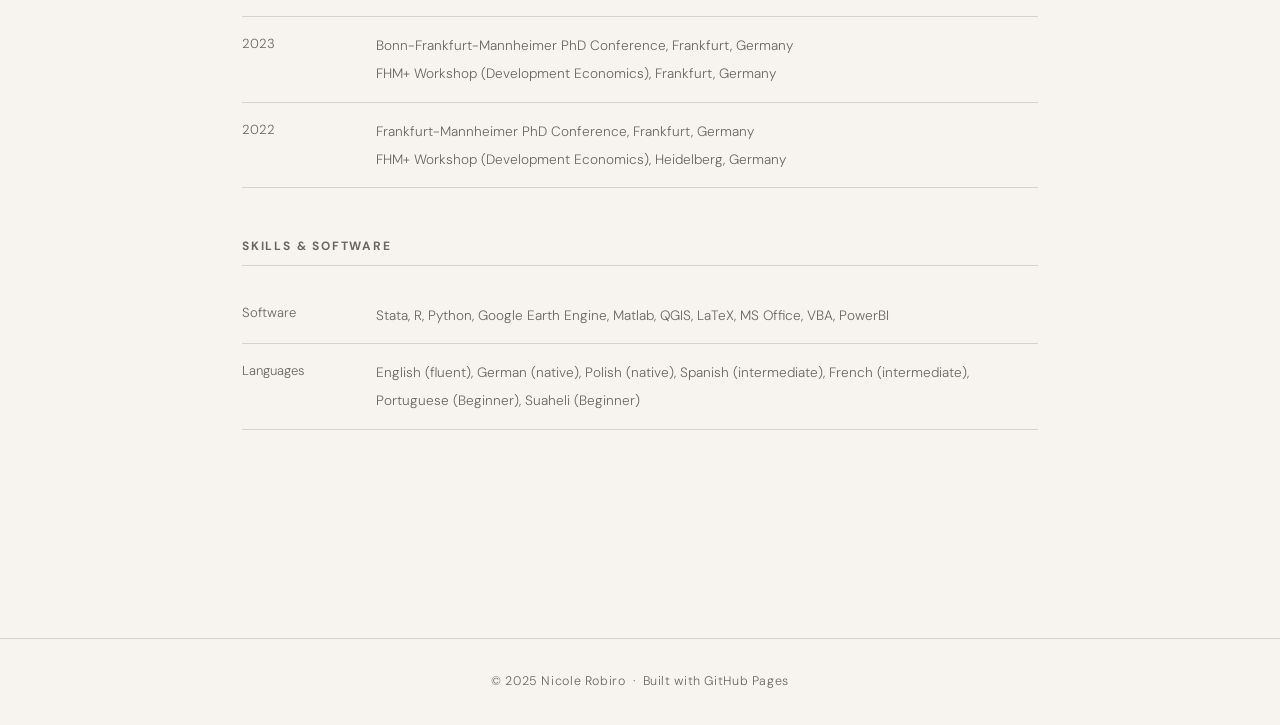
==== commit 7cd67c3d: "Update cv.html" ====
--- a/cv.html
+++ b/cv.html
@@ -135,7 +135,7 @@
     <div> <span>FHM+ Workshop (Development Economics), Heidelberg, Germany</span></div>
   </div>
 </div>
-
+</div>
 
     <!-- ── SKILLS ── -->
     <div class="cv-section">
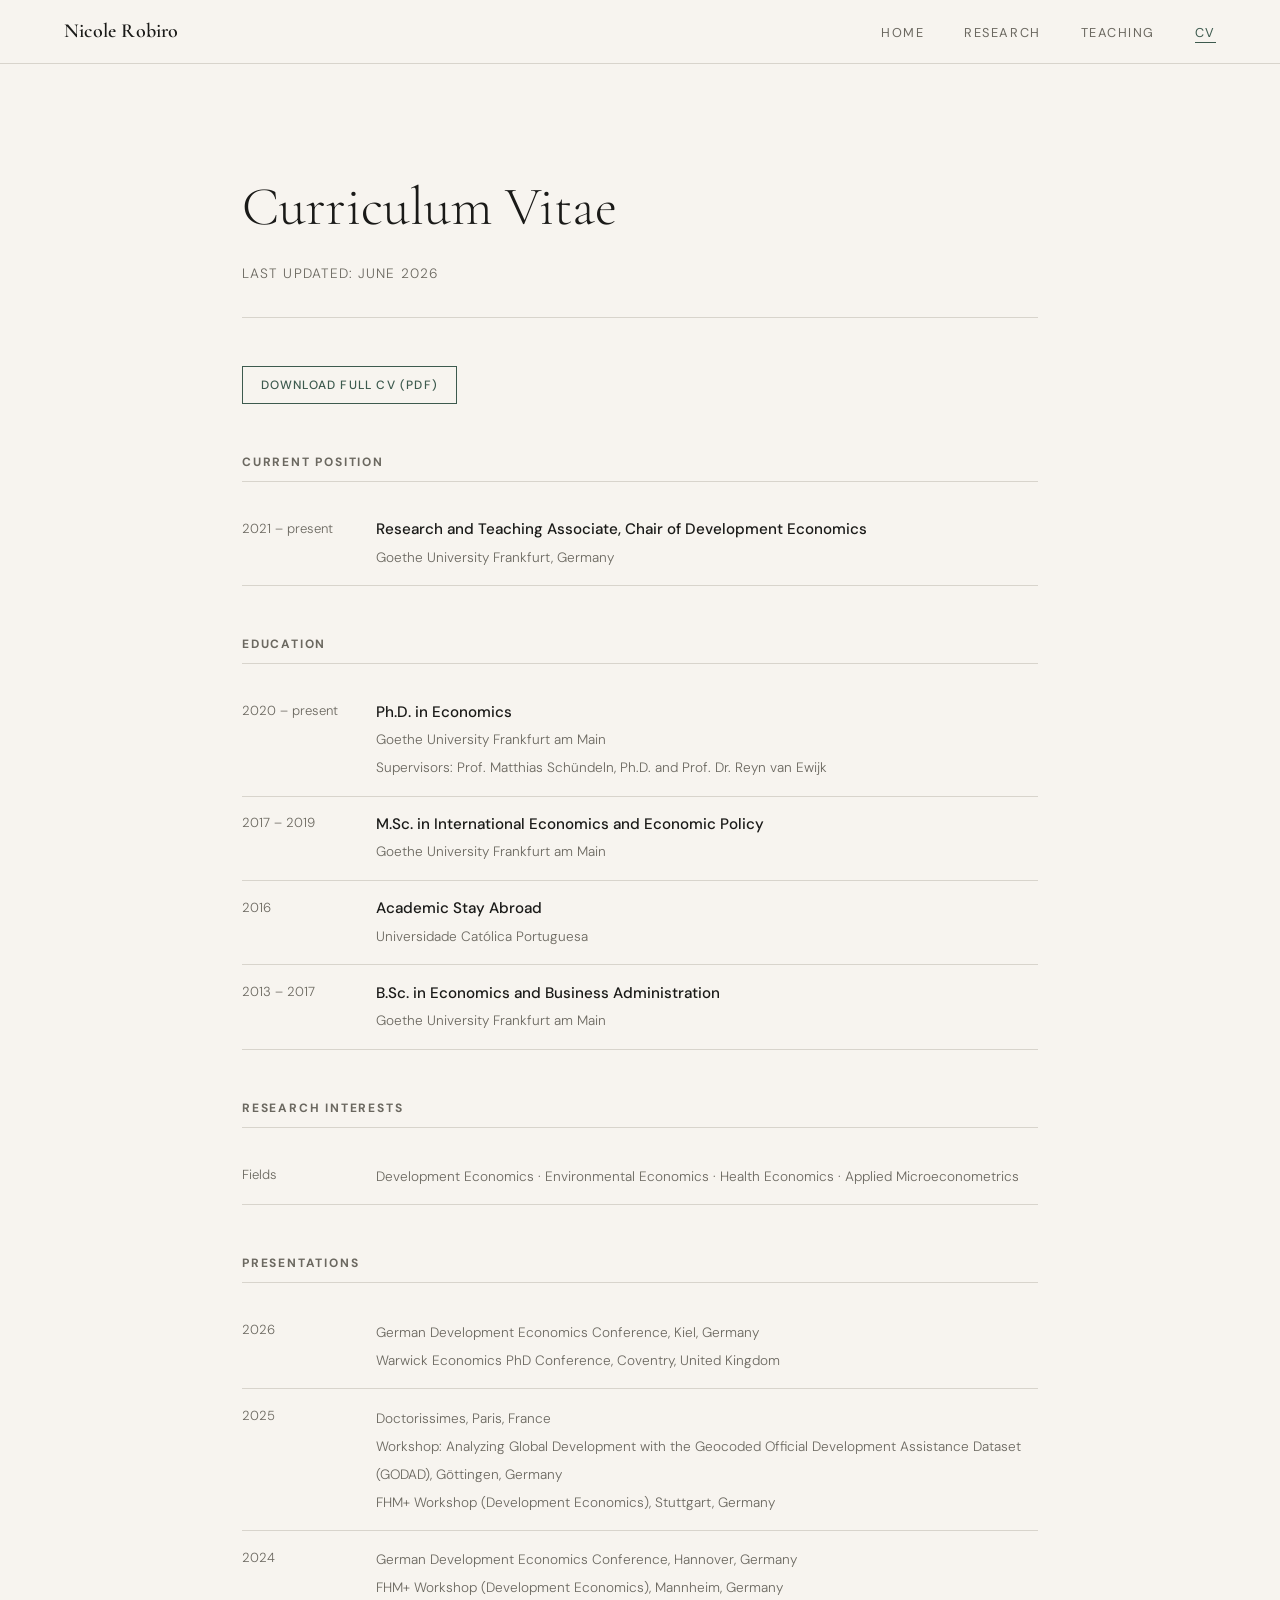
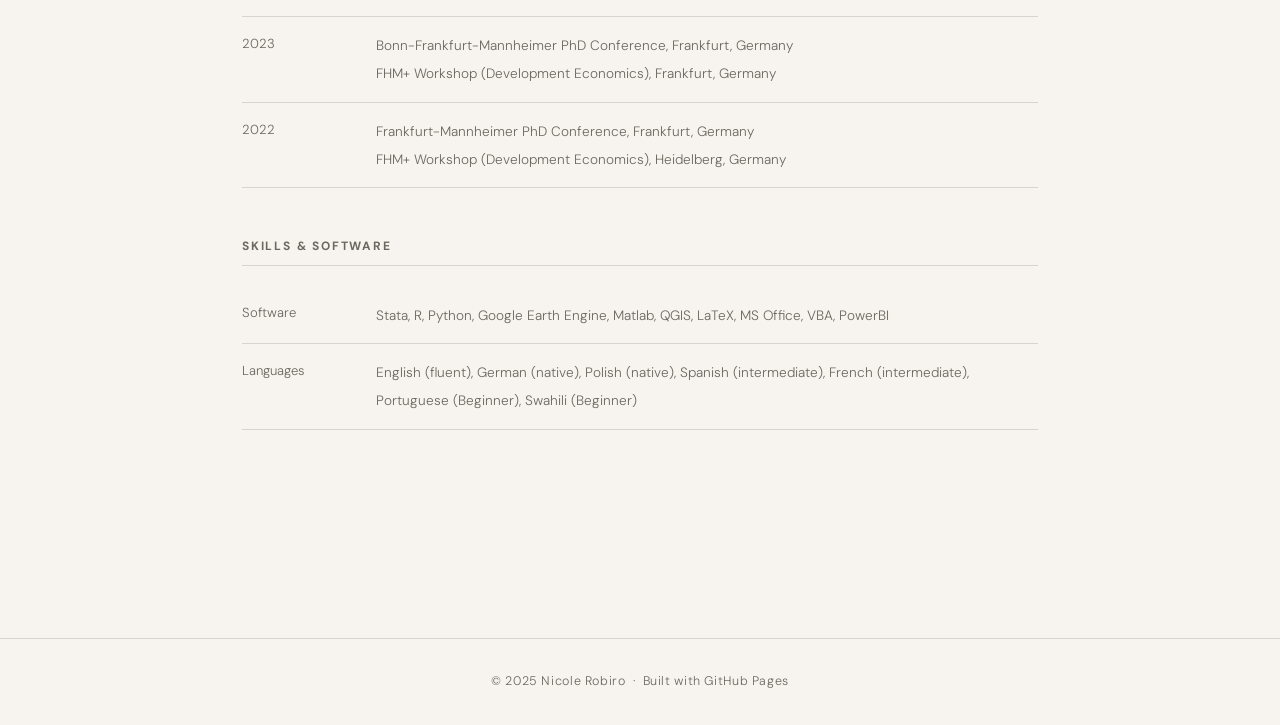
==== commit 6332f6d5: "Update cv.html" ====
--- a/cv.html
+++ b/cv.html
@@ -149,7 +149,7 @@
       <div class="cv-entry">
         <div class="cv-year">Languages</div>
         <div class="cv-body">
-          <span>English (fluent), German (native), Polish (native), Spanish (intermediate), French (intermediate), Portuguese (Beginner), Suaheli (Beginner)</span>
+          <span>English (fluent), German (native), Polish (native), Spanish (intermediate), French (intermediate), Portuguese (Beginner), Swahili (Beginner)</span>
         </div>
       </div>
     </div>
